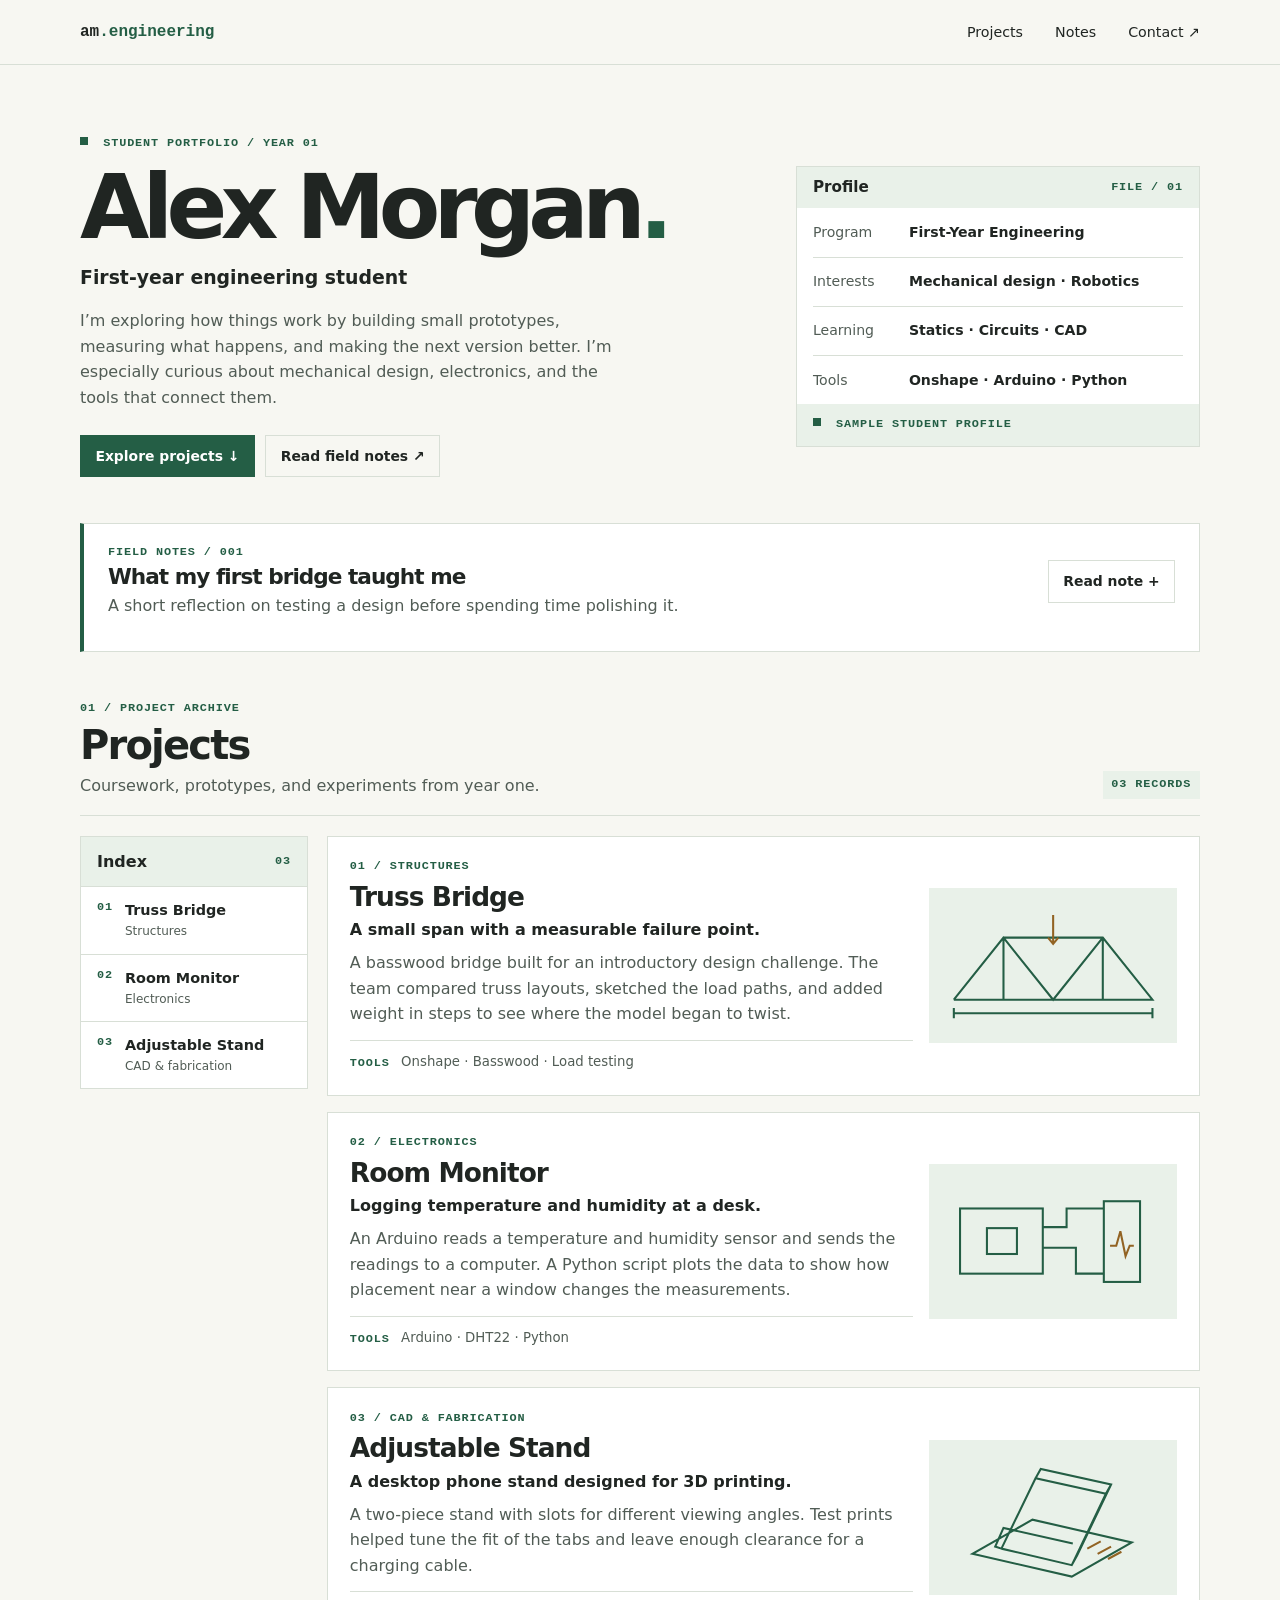
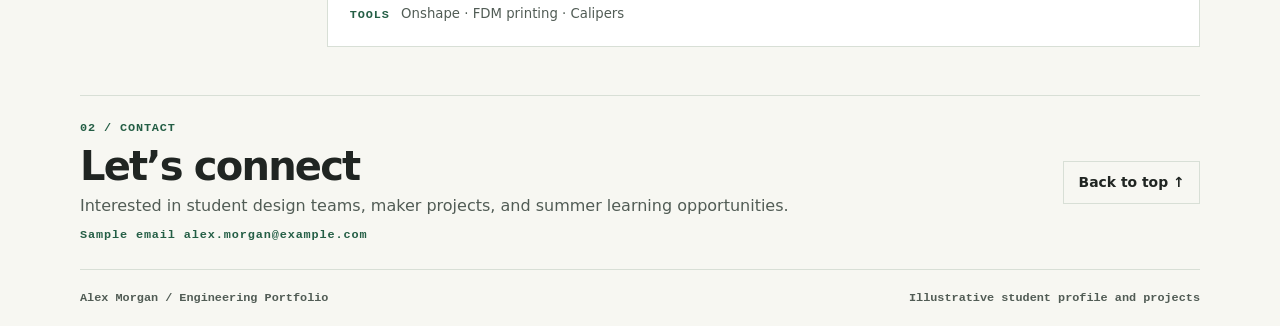
==== index.html @ 4f48b6fc "first update" ====
<!doctype html>
<html lang="en">
<head>
<meta charset="utf-8">
<meta name="viewport" content="width=device-width, initial-scale=1">
<meta name="description" content="A sample first-year engineering portfolio featuring coursework, prototypes, and design notes.">
<title>Alex Morgan | Engineering Portfolio</title>
<link rel="stylesheet" href="style.css">
</head>
<body id="top">
<a class="skip" href="#projects">Skip to projects</a>
<header class="mast"><div class="wrap bar"><a class="mark" href="#top">am<span>.engineering</span></a><nav aria-label="Main navigation"><a href="#projects">Projects</a><a href="#notes">Notes</a><a href="#contact">Contact ↗</a></nav></div></header>
<main class="wrap">
<section class="hero" aria-labelledby="name">
<div class="intro">
<p class="eyebrow"><span class="dot"></span> STUDENT PORTFOLIO / YEAR 01</p>
<h1 id="name">Alex Morgan<span>.</span></h1>
<p class="role">First-year engineering student</p>
<p class="lead">I’m exploring how things work by building small prototypes, measuring what happens, and making the next version better. I’m especially curious about mechanical design, electronics, and the tools that connect them.</p>
<div class="actions"><a class="button primary" href="#projects">Explore projects ↓</a><a class="button" href="#notes">Read field notes ↗</a></div>
</div>
<aside class="profile" aria-labelledby="profile-title">
<div class="panel-head"><h2 id="profile-title">Profile</h2><span>FILE / 01</span></div>
<dl><div><dt>Program</dt><dd>First-Year Engineering</dd></div><div><dt>Interests</dt><dd>Mechanical design · Robotics</dd></div><div><dt>Learning</dt><dd>Statics · Circuits · CAD</dd></div><div><dt>Tools</dt><dd>Onshape · Arduino · Python</dd></div></dl>
<div class="panel-foot"><span class="dot"></span> SAMPLE STUDENT PROFILE</div>
</aside>
</section>
<section class="note" id="notes" aria-labelledby="notes-title">
<div><p class="eyebrow">FIELD NOTES / 001</p><h2 id="notes-title">What my first bridge taught me</h2><p>A short reflection on testing a design before spending time polishing it.</p></div>
<details><summary>Read note</summary><p>The first bridge twisted under load before the joints gave way. Adding a diagonal brace made the next model feel steadier, but changing the brace and the joints together made it hard to tell which change mattered most. Next time, I’d keep the joints the same and test the brace on its own.</p></details>
</section>
<section id="projects" aria-labelledby="projects-title">
<div class="section-title"><div><p class="eyebrow">01 / PROJECT ARCHIVE</p><h2 id="projects-title">Projects</h2><p>Coursework, prototypes, and experiments from year one.</p></div><span class="count">03 RECORDS</span></div>
<div class="project-layout">
<nav class="index" aria-label="Project index"><div class="panel-head"><strong>Index</strong><span>03</span></div>
<a href="#bridge"><span>01</span><div>Truss Bridge<small>Structures</small></div></a>
<a href="#monitor"><span>02</span><div>Room Monitor<small>Electronics</small></div></a>
<a href="#stand"><span>03</span><div>Adjustable Stand<small>CAD &amp; fabrication</small></div></a>
</nav>
<div class="records">
<article id="bridge" class="record">
<div class="record-body"><p class="eyebrow">01 / STRUCTURES</p><h3>Truss Bridge</h3><p class="subtitle">A small span with a measurable failure point.</p><p>A basswood bridge built for an introductory design challenge. The team compared truss layouts, sketched the load paths, and added weight in steps to see where the model began to twist.</p><p class="stack"><span>TOOLS</span> Onshape · Basswood · Load testing</p></div>
<svg class="diagram" viewBox="0 0 240 150" role="img" aria-label="Line drawing of a triangular bridge truss"><path d="M24 108h192L168 48H72L24 108l48-60 48 60 48-60M72 48v60m96-60v60M24 121h192m-192-5v10m192-10v10"/><path class="accent" d="M120 26v28m-5-6 5 6 5-6"/></svg>
</article>
<article id="monitor" class="record">
<div class="record-body"><p class="eyebrow">02 / ELECTRONICS</p><h3>Room Monitor</h3><p class="subtitle">Logging temperature and humidity at a desk.</p><p>An Arduino reads a temperature and humidity sensor and sends the readings to a computer. A Python script plots the data to show how placement near a window changes the measurements.</p><p class="stack"><span>TOOLS</span> Arduino · DHT22 · Python</p></div>
<svg class="diagram" viewBox="0 0 240 150" role="img" aria-label="Circuit board connected to a sensor with a plotted signal"><rect x="30" y="43" width="80" height="63"/><rect x="56" y="62" width="29" height="25"/><path d="M110 61h23V43h36m-59 38h32v25h27"/><rect x="169" y="36" width="35" height="78"/><path class="accent" d="M175 79h6l4-14 5 24 4-10h4"/></svg>
</article>
<article id="stand" class="record">
<div class="record-body"><p class="eyebrow">03 / CAD &amp; FABRICATION</p><h3>Adjustable Stand</h3><p class="subtitle">A desktop phone stand designed for 3D printing.</p><p>A two-piece stand with slots for different viewing angles. Test prints helped tune the fit of the tabs and leave enough clearance for a charging cable.</p><p class="stack"><span>TOOLS</span> Onshape · FDM printing · Calipers</p></div>
<svg class="diagram" viewBox="0 0 240 150" role="img" aria-label="Isometric line drawing of an angled phone stand"><path d="m42 110 96 22 58-33-96-22zM70 105l33-68 68 15-33 69m-35-84 5-9 68 15-5 9m5-9-33 69m-73-7 68 16 5-9m-73-7-6-2 8-18 67 15"/><path class="accent" d="m153 105 13-7m-3 12 13-7m-3 12 13-7"/></svg>
</article>
</div>
</div>
</section>
<section class="contact" id="contact" aria-labelledby="contact-title"><div><p class="eyebrow">02 / CONTACT</p><h2 id="contact-title">Let’s connect</h2><p>Interested in student design teams, maker projects, and summer learning opportunities.</p><p class="contact-email">Sample email <code>alex.morgan@example.com</code></p></div><a class="button" href="#top">Back to top ↑</a></section>
</main>
<footer class="wrap footer"><span>Alex Morgan / Engineering Portfolio</span><span>Illustrative student profile and projects</span></footer>
</body>
</html>
---- style.css ----
:root{color-scheme:light;--paper:#f7f7f2;--card:#fff;--ink:#202522;--muted:#515c55;--line:#d8dfd6;--accent:#245e45;--mint:#e9f1e9;--mono:ui-monospace,Consolas,monospace}
*{box-sizing:border-box}
html{scroll-behavior:smooth;scroll-padding-top:90px}
body{margin:0;background:var(--paper);color:var(--ink);font:16px/1.6 system-ui,sans-serif}
a{color:inherit;text-decoration:none}
a:hover,summary:hover{color:var(--accent);text-decoration:underline;text-underline-offset:.25em}
:focus-visible{outline:2px solid var(--accent);outline-offset:4px}
.wrap{width:min(1120px,calc(100% - 64px));margin:auto}
.skip{position:fixed;left:1rem;top:-5rem;z-index:3;background:white;padding:.5rem}
.skip:focus{top:1rem}
.mast{position:sticky;top:0;z-index:2;background:var(--paper);border-bottom:1px solid var(--line)}
.bar,.section-title,.panel-head,.contact,.footer{display:flex;align-items:center;justify-content:space-between;gap:1rem}
.bar{min-height:64px}
.bar nav{display:flex;gap:clamp(.8rem,3vw,2rem);font-size:.89rem}
.mark{font:700 1rem var(--mono);white-space:nowrap}
.mark span,h1 span{color:var(--accent)}
.hero{display:grid;grid-template-columns:1.55fr 1fr;align-items:center;gap:clamp(2rem,7vw,6rem);padding:70px 0 46px}
.eyebrow,.count,.panel-head span,.panel-foot,.stack span,.index a>span,.footer,.contact-email{font:600 .74rem/1.5 var(--mono);letter-spacing:.075em;color:var(--accent)}
.dot{display:inline-block;width:8px;height:8px;background:var(--accent);margin-right:.45rem;vertical-align:1px}
h1,h2,h3,p{margin:0}
h1{font-size:clamp(3rem,7vw,5.65rem);line-height:1.04;letter-spacing:-.075em;margin:.5rem 0}
h2{font-size:clamp(1.65rem,3.5vw,2.5rem);letter-spacing:-.045em;line-height:1.15}
h3{font-size:1.65rem;line-height:1.2;letter-spacing:-.035em;margin:.3rem 0}
.role{font-size:1.18rem;font-weight:650}
.lead{margin-top:1rem;max-width:53ch;color:var(--muted)}
.actions{display:flex;flex-wrap:wrap;gap:.65rem;margin-top:1.5rem}
.button,summary{display:inline-block;padding:.58rem .9rem;border:1px solid var(--line);font-size:.87rem;font-weight:650;white-space:nowrap}
.primary{background:var(--accent);border-color:var(--accent);color:white}
.primary:hover{color:white}
.profile,.note,.index,.record{border:1px solid var(--line);background:var(--card);overflow:hidden}
.panel-head,.panel-foot{padding:.75rem 1rem;background:var(--mint)}
.panel-head h2{font-size:.95rem;letter-spacing:0}
.profile dl{margin:0;padding:0 1rem}
.profile dl div{display:grid;grid-template-columns:5.5rem 1fr;gap:.5rem;padding:.8rem 0;font-size:.88rem}
.profile dl div+div{border-top:1px solid var(--line)}
dt{color:var(--muted)}dd{margin:0;font-weight:600}
.note{padding:1.25rem 1.5rem;display:grid;grid-template-columns:1fr auto;gap:.75rem 1rem;align-items:center;border-left:4px solid var(--accent)}
.note h2{font-size:1.35rem;margin:.2rem 0}
.note p,.section-title p,.record-body>p,.contact p{color:var(--muted)}
.note .eyebrow,.section-title .eyebrow,.record-body .eyebrow,.contact .eyebrow{color:var(--accent)}
.note details{display:contents}
.note summary{justify-self:end;cursor:pointer;list-style:none}
.note summary::-webkit-details-marker{display:none}
.note summary::after{content:" +"}
.note details[open] summary::after{content:" −"}
.note details p{grid-column:1/-1;max-width:75ch;padding-top:.75rem;border-top:1px solid var(--line)}
.section-title{border-bottom:1px solid var(--line);padding-bottom:1rem;margin:3rem 0 1.25rem;align-items:end}
.section-title h2,.contact h2{margin:.3rem 0}
.count{background:var(--mint);padding:.3rem .55rem;white-space:nowrap}
.project-layout{display:grid;grid-template-columns:228px minmax(0,1fr);gap:1.2rem;align-items:start}
.index{position:sticky;top:85px}
.index a{display:flex;gap:.75rem;padding:.75rem 1rem;border-top:1px solid var(--line);font-size:.9rem;font-weight:650}
.index a:hover{background:var(--mint)}
.index small{display:block;color:var(--muted);font-weight:400}
.records{display:grid;gap:1rem}
.record{display:grid;grid-template-columns:minmax(0,1fr) 30%;align-items:center;padding:1.35rem;gap:1rem}
.record:target{border-color:var(--accent)}
.record-body .subtitle{color:var(--ink);font-weight:650;margin-bottom:.45rem}
.stack{font-size:.83rem;border-top:1px solid var(--line);padding-top:.65rem;margin-top:.8rem}
.stack span{margin-right:.45rem}
.diagram{width:100%;background-color:var(--mint);fill:none;stroke:var(--accent);stroke-width:2}
.diagram .accent{stroke:#926323}
.contact{margin-top:3rem;padding:1.5rem 0;border-block:1px solid var(--line)}
.contact .contact-email{margin-top:.5rem;color:var(--accent)}
.footer{padding:1.25rem 0;color:var(--muted);letter-spacing:0}
@media(max-width:780px){.hero{grid-template-columns:1fr;gap:1.5rem;padding:45px 0 30px}.project-layout{grid-template-columns:1fr}.index{position:static}.wrap{width:calc(100% - 36px)}}
@media(max-width:500px){.bar{flex-wrap:wrap;gap:.5rem;padding:.7rem 0}.note,.record{grid-template-columns:1fr}.note summary{justify-self:start}.diagram{max-width:260px}.contact,.footer{align-items:flex-start;flex-direction:column}.section-title{align-items:start}}
@media(prefers-reduced-motion:reduce){html{scroll-behavior:auto}}
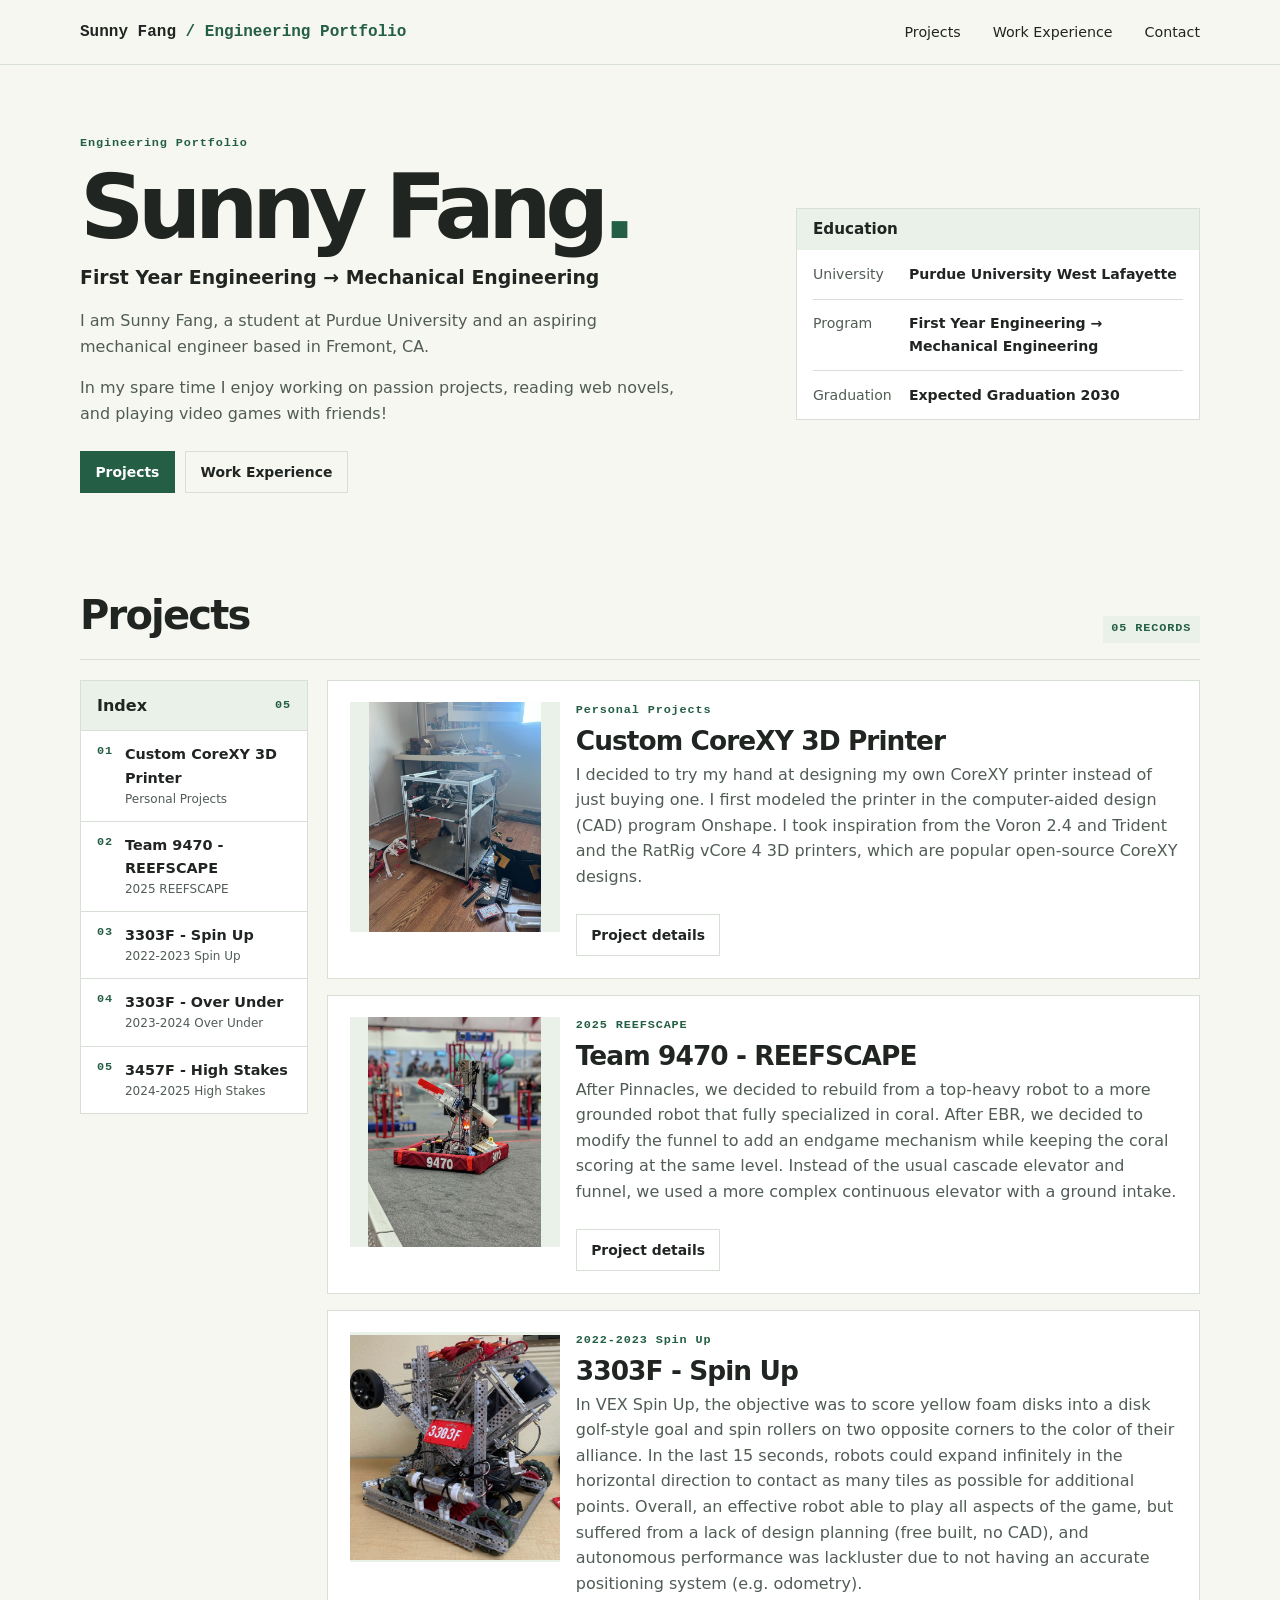
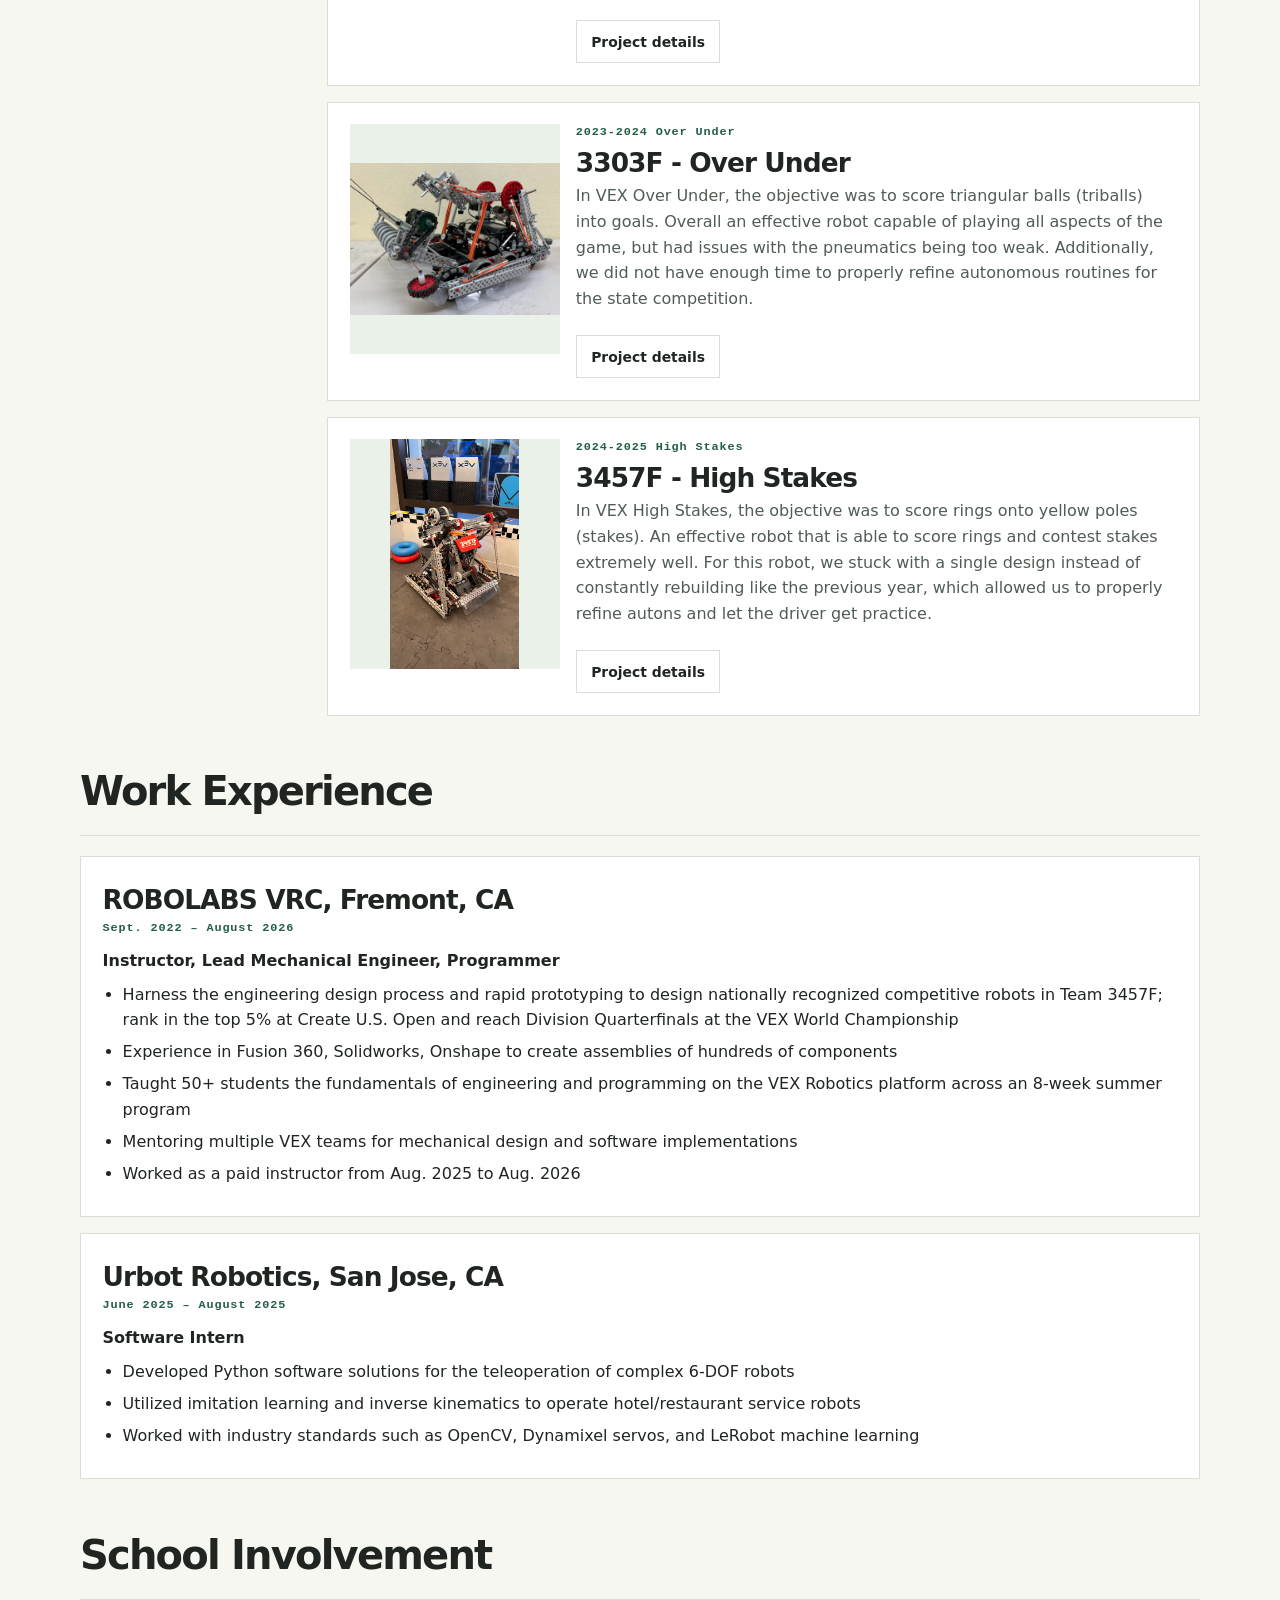
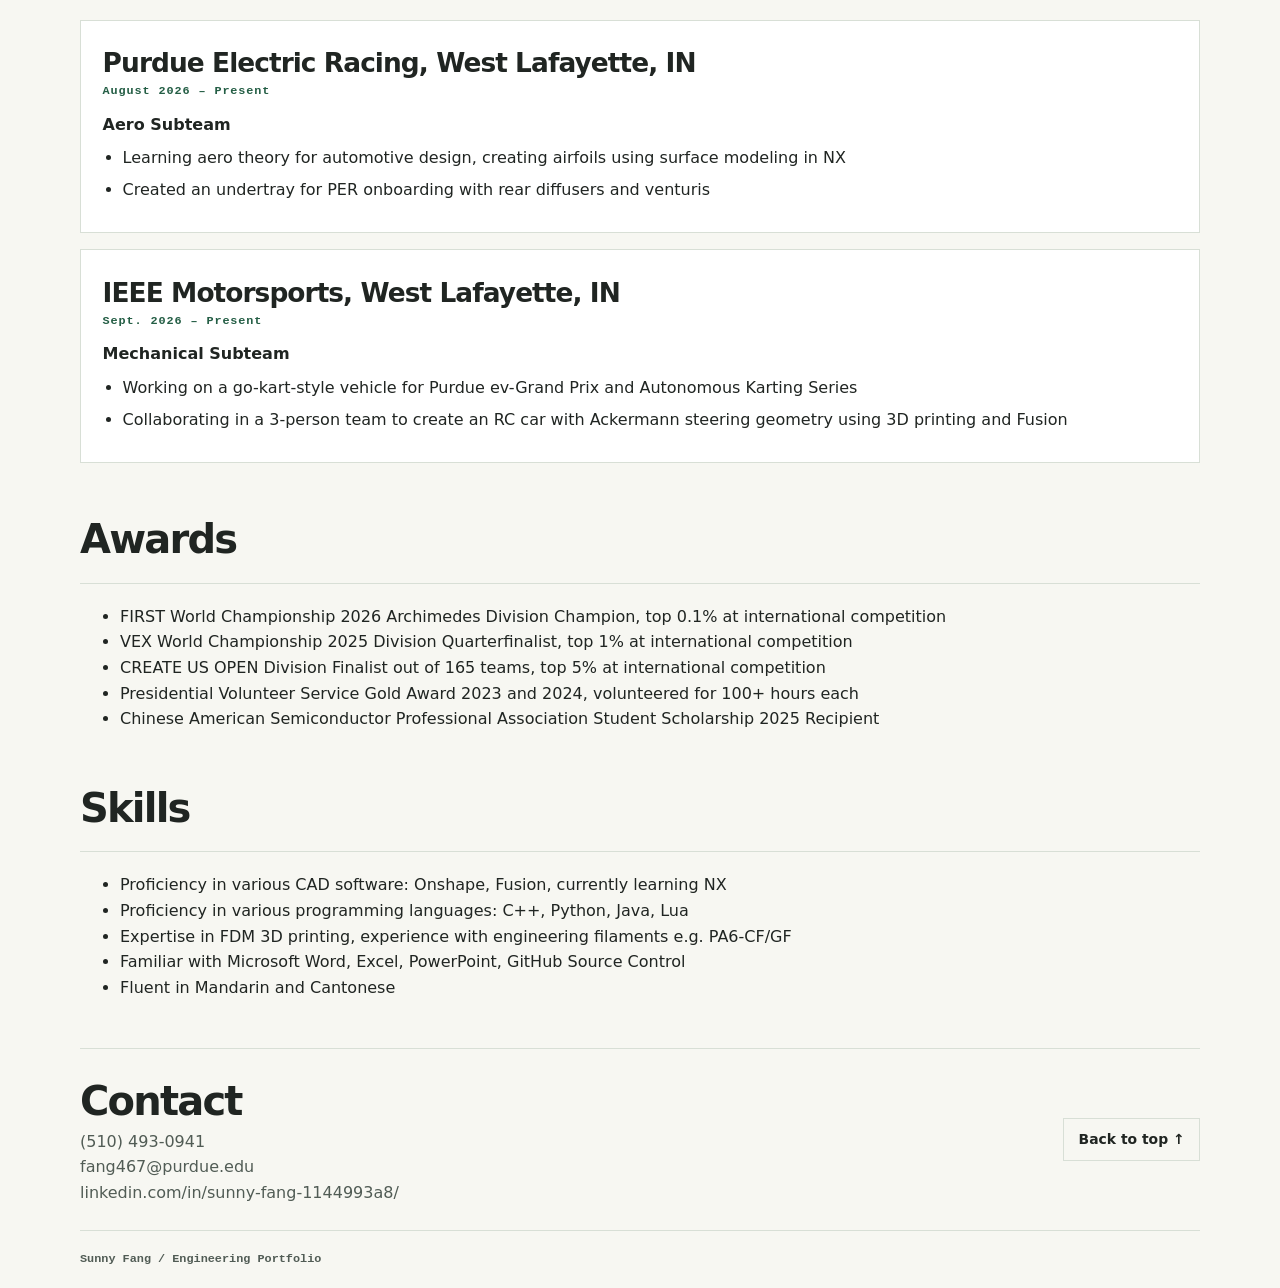
==== commit 26815a55: "nh" ====
--- a/index.html
+++ b/index.html
@@ -3,58 +3,73 @@
 <head>
 <meta charset="utf-8">
 <meta name="viewport" content="width=device-width, initial-scale=1">
-<meta name="description" content="A sample first-year engineering portfolio featuring coursework, prototypes, and design notes.">
-<title>Alex Morgan | Engineering Portfolio</title>
+<meta name="description" content="Sunny Fang — Engineering Portfolio">
+<title>Sunny Fang | Engineering Portfolio</title>
 <link rel="stylesheet" href="style.css">
 </head>
 <body id="top">
 <a class="skip" href="#projects">Skip to projects</a>
-<header class="mast"><div class="wrap bar"><a class="mark" href="#top">am<span>.engineering</span></a><nav aria-label="Main navigation"><a href="#projects">Projects</a><a href="#notes">Notes</a><a href="#contact">Contact ↗</a></nav></div></header>
+<header class="mast"><div class="wrap bar"><a class="mark" href="#top">Sunny Fang<span> / Engineering Portfolio</span></a><nav aria-label="Main navigation"><a href="#projects">Projects</a><a href="#experience">Work Experience</a><a href="#contact">Contact</a></nav></div></header>
 <main class="wrap">
-<section class="hero" aria-labelledby="name">
-<div class="intro">
-<p class="eyebrow"><span class="dot"></span> STUDENT PORTFOLIO / YEAR 01</p>
-<h1 id="name">Alex Morgan<span>.</span></h1>
-<p class="role">First-year engineering student</p>
-<p class="lead">I’m exploring how things work by building small prototypes, measuring what happens, and making the next version better. I’m especially curious about mechanical design, electronics, and the tools that connect them.</p>
-<div class="actions"><a class="button primary" href="#projects">Explore projects ↓</a><a class="button" href="#notes">Read field notes ↗</a></div>
+<section class="hero" aria-labelledby="name"><div class="intro">
+<p class="eyebrow">Engineering Portfolio</p><h1 id="name">Sunny Fang<span>.</span></h1>
+<p class="role">First Year Engineering → Mechanical Engineering</p>
+<p class="lead">I am Sunny Fang, a student at Purdue University and an aspiring mechanical engineer based in Fremont, CA.</p>
+<p>In my spare time I enjoy working on passion projects, reading web novels, and playing video games with friends!</p>
+<div class="actions"><a class="button primary" href="#projects">Projects</a><a class="button" href="#experience">Work Experience</a></div></div>
+<aside class="profile" aria-labelledby="profile-title"><div class="panel-head"><h2 id="profile-title">Education</h2></div><dl><div><dt>University</dt><dd>Purdue University West Lafayette</dd></div><div><dt>Program</dt><dd>First Year Engineering → Mechanical Engineering</dd></div><div><dt>Graduation</dt><dd>Expected Graduation 2030</dd></div></dl>
+</aside></section>
+<section id="projects" aria-labelledby="projects-title"><div class="section-title"><div><h2 id="projects-title">Projects</h2></div><span class="count">05 RECORDS</span></div>
+<div class="project-layout"><nav class="index" aria-label="Project index"><div class="panel-head"><strong>Index</strong><span>05</span></div>
+<a href="#corexy"><span>01</span><div>Custom CoreXY 3D Printer<small>Personal Projects</small></div></a>
+<a href="#reefscape"><span>02</span><div>Team 9470 - REEFSCAPE<small>2025 REEFSCAPE</small></div></a>
+<a href="#spin-up"><span>03</span><div>3303F - Spin Up<small>2022-2023 Spin Up</small></div></a>
+<a href="#over-under"><span>04</span><div>3303F - Over Under<small>2023-2024 Over Under</small></div></a>
+<a href="#high-stakes"><span>05</span><div>3457F - High Stakes<small>2024-2025 High Stakes</small></div></a></nav><div class="records"><article id="corexy" class="record">
+<a class="project-thumbnail" href="projects/corexy.html"><img src="assets/images/corexy-printer.jpg" alt="Custom CoreXY 3D printer" width="1200" height="1600" loading="lazy" decoding="async"></a>
+<div class="record-body">
+<p class="eyebrow">Personal Projects</p><h3><a href="projects/corexy.html">Custom CoreXY 3D Printer</a></h3>
+<p>I decided to try my hand at designing my own CoreXY printer instead of just buying one. I first modeled the printer in the computer-aided design (CAD) program Onshape. I took inspiration from the Voron 2.4 and Trident and the RatRig vCore 4 3D printers, which are popular open-source CoreXY designs.</p>
+<div class="actions"><a class="button" href="projects/corexy.html">Project details</a></div>
 </div>
-<aside class="profile" aria-labelledby="profile-title">
-<div class="panel-head"><h2 id="profile-title">Profile</h2><span>FILE / 01</span></div>
-<dl><div><dt>Program</dt><dd>First-Year Engineering</dd></div><div><dt>Interests</dt><dd>Mechanical design · Robotics</dd></div><div><dt>Learning</dt><dd>Statics · Circuits · CAD</dd></div><div><dt>Tools</dt><dd>Onshape · Arduino · Python</dd></div></dl>
-<div class="panel-foot"><span class="dot"></span> SAMPLE STUDENT PROFILE</div>
-</aside>
-</section>
-<section class="note" id="notes" aria-labelledby="notes-title">
-<div><p class="eyebrow">FIELD NOTES / 001</p><h2 id="notes-title">What my first bridge taught me</h2><p>A short reflection on testing a design before spending time polishing it.</p></div>
-<details><summary>Read note</summary><p>The first bridge twisted under load before the joints gave way. Adding a diagonal brace made the next model feel steadier, but changing the brace and the joints together made it hard to tell which change mattered most. Next time, I’d keep the joints the same and test the brace on its own.</p></details>
-</section>
-<section id="projects" aria-labelledby="projects-title">
-<div class="section-title"><div><p class="eyebrow">01 / PROJECT ARCHIVE</p><h2 id="projects-title">Projects</h2><p>Coursework, prototypes, and experiments from year one.</p></div><span class="count">03 RECORDS</span></div>
-<div class="project-layout">
-<nav class="index" aria-label="Project index"><div class="panel-head"><strong>Index</strong><span>03</span></div>
-<a href="#bridge"><span>01</span><div>Truss Bridge<small>Structures</small></div></a>
-<a href="#monitor"><span>02</span><div>Room Monitor<small>Electronics</small></div></a>
-<a href="#stand"><span>03</span><div>Adjustable Stand<small>CAD &amp; fabrication</small></div></a>
-</nav>
-<div class="records">
-<article id="bridge" class="record">
-<div class="record-body"><p class="eyebrow">01 / STRUCTURES</p><h3>Truss Bridge</h3><p class="subtitle">A small span with a measurable failure point.</p><p>A basswood bridge built for an introductory design challenge. The team compared truss layouts, sketched the load paths, and added weight in steps to see where the model began to twist.</p><p class="stack"><span>TOOLS</span> Onshape · Basswood · Load testing</p></div>
-<svg class="diagram" viewBox="0 0 240 150" role="img" aria-label="Line drawing of a triangular bridge truss"><path d="M24 108h192L168 48H72L24 108l48-60 48 60 48-60M72 48v60m96-60v60M24 121h192m-192-5v10m192-10v10"/><path class="accent" d="M120 26v28m-5-6 5 6 5-6"/></svg>
 </article>
-<article id="monitor" class="record">
-<div class="record-body"><p class="eyebrow">02 / ELECTRONICS</p><h3>Room Monitor</h3><p class="subtitle">Logging temperature and humidity at a desk.</p><p>An Arduino reads a temperature and humidity sensor and sends the readings to a computer. A Python script plots the data to show how placement near a window changes the measurements.</p><p class="stack"><span>TOOLS</span> Arduino · DHT22 · Python</p></div>
-<svg class="diagram" viewBox="0 0 240 150" role="img" aria-label="Circuit board connected to a sensor with a plotted signal"><rect x="30" y="43" width="80" height="63"/><rect x="56" y="62" width="29" height="25"/><path d="M110 61h23V43h36m-59 38h32v25h27"/><rect x="169" y="36" width="35" height="78"/><path class="accent" d="M175 79h6l4-14 5 24 4-10h4"/></svg>
+<article id="reefscape" class="record">
+<a class="project-thumbnail" href="projects/reefscape.html"><img src="assets/images/reefscape-east-bay.jpg" alt="Team 9470 East Bay Regional REEFSCAPE robot" width="1204" height="1599" loading="lazy" decoding="async"></a>
+<div class="record-body">
+<p class="eyebrow">2025 REEFSCAPE</p><h3><a href="projects/reefscape.html">Team 9470 - REEFSCAPE</a></h3>
+<p>After Pinnacles, we decided to rebuild from a top-heavy robot to a more grounded robot that fully specialized in coral. After EBR, we decided to modify the funnel to add an endgame mechanism while keeping the coral scoring at the same level. Instead of the usual cascade elevator and funnel, we used a more complex continuous elevator with a ground intake.</p>
+<div class="actions"><a class="button" href="projects/reefscape.html">Project details</a></div>
+</div>
 </article>
-<article id="stand" class="record">
-<div class="record-body"><p class="eyebrow">03 / CAD &amp; FABRICATION</p><h3>Adjustable Stand</h3><p class="subtitle">A desktop phone stand designed for 3D printing.</p><p>A two-piece stand with slots for different viewing angles. Test prints helped tune the fit of the tabs and leave enough clearance for a charging cable.</p><p class="stack"><span>TOOLS</span> Onshape · FDM printing · Calipers</p></div>
-<svg class="diagram" viewBox="0 0 240 150" role="img" aria-label="Isometric line drawing of an angled phone stand"><path d="m42 110 96 22 58-33-96-22zM70 105l33-68 68 15-33 69m-35-84 5-9 68 15-5 9m5-9-33 69m-73-7 68 16 5-9m-73-7-6-2 8-18 67 15"/><path class="accent" d="m153 105 13-7m-3 12 13-7m-3 12 13-7"/></svg>
+<article id="spin-up" class="record">
+<a class="project-thumbnail" href="projects/spin-up.html"><img src="assets/images/spin-up-robot.png" alt="Team 3303F Spin Up robot" width="1092" height="1174" loading="lazy" decoding="async"></a>
+<div class="record-body">
+<p class="eyebrow">2022-2023 Spin Up</p><h3><a href="projects/spin-up.html">3303F - Spin Up</a></h3>
+<p>In VEX Spin Up, the objective was to score yellow foam disks into a disk golf-style goal and spin rollers on two opposite corners to the color of their alliance. In the last 15 seconds, robots could expand infinitely in the horizontal direction to contact as many tiles as possible for additional points. Overall, an effective robot able to play all aspects of the game, but suffered from a lack of design planning (free built, no CAD), and autonomous performance was lackluster due to not having an accurate positioning system (e.g. odometry).</p>
+<div class="actions"><a class="button" href="projects/spin-up.html">Project details</a></div>
+</div>
 </article>
+<article id="over-under" class="record">
+<a class="project-thumbnail" href="projects/over-under.html"><img src="assets/images/over-under-in-season.png" alt="Team 3303F in-season Over Under robot" width="506" height="366" loading="lazy" decoding="async"></a>
+<div class="record-body">
+<p class="eyebrow">2023-2024 Over Under</p><h3><a href="projects/over-under.html">3303F - Over Under</a></h3>
+<p>In VEX Over Under, the objective was to score triangular balls (triballs) into goals. Overall an effective robot capable of playing all aspects of the game, but had issues with the pneumatics being too weak. Additionally, we did not have enough time to properly refine autonomous routines for the state competition.</p>
+<div class="actions"><a class="button" href="projects/over-under.html">Project details</a></div>
 </div>
+</article>
+<article id="high-stakes" class="record">
+<a class="project-thumbnail" href="projects/high-stakes.html"><img src="assets/images/high-stakes-robot.jpg" alt="Team 3457F High Stakes robot" width="900" height="1600" loading="lazy" decoding="async"></a>
+<div class="record-body">
+<p class="eyebrow">2024-2025 High Stakes</p><h3><a href="projects/high-stakes.html">3457F - High Stakes</a></h3>
+<p>In VEX High Stakes, the objective was to score rings onto yellow poles (stakes). An effective robot that is able to score rings and contest stakes extremely well. For this robot, we stuck with a single design instead of constantly rebuilding like the previous year, which allowed us to properly refine autons and let the driver get practice.</p>
+<div class="actions"><a class="button" href="projects/high-stakes.html">Project details</a></div>
 </div>
-</section>
-<section class="contact" id="contact" aria-labelledby="contact-title"><div><p class="eyebrow">02 / CONTACT</p><h2 id="contact-title">Let’s connect</h2><p>Interested in student design teams, maker projects, and summer learning opportunities.</p><p class="contact-email">Sample email <code>alex.morgan@example.com</code></p></div><a class="button" href="#top">Back to top ↑</a></section>
-</main>
-<footer class="wrap footer"><span>Alex Morgan / Engineering Portfolio</span><span>Illustrative student profile and projects</span></footer>
+</article></div></div></section>
+<section id="experience" aria-labelledby="experience-title"><div class="section-title"><h2 id="experience-title">Work Experience</h2></div><div class="records"><article class="record"><div class="record-body"><h3>ROBOLABS VRC, Fremont, CA</h3><p class="eyebrow">Sept. 2022 – August 2026</p><p class="subtitle">Instructor, Lead Mechanical Engineer, Programmer</p><ul><li>Harness the engineering design process and rapid prototyping to design nationally recognized competitive robots in Team 3457F; rank in the top 5% at Create U.S. Open and reach Division Quarterfinals at the VEX World Championship</li><li>Experience in Fusion 360, Solidworks, Onshape to create assemblies of hundreds of components</li><li>Taught 50+ students the fundamentals of engineering and programming on the VEX Robotics platform across an 8-week summer program</li><li>Mentoring multiple VEX teams for mechanical design and software implementations</li><li>Worked as a paid instructor from Aug. 2025 to Aug. 2026</li></ul></div></article><article class="record"><div class="record-body"><h3>Urbot Robotics, San Jose, CA</h3><p class="eyebrow">June 2025 – August 2025</p><p class="subtitle">Software Intern</p><ul><li>Developed Python software solutions for the teleoperation of complex 6-DOF robots</li><li>Utilized imitation learning and inverse kinematics to operate hotel/restaurant service robots</li><li>Worked with industry standards such as OpenCV, Dynamixel servos, and LeRobot machine learning</li></ul></div></article></div></section>
+<section aria-labelledby="school-title"><div class="section-title"><h2 id="school-title">School Involvement</h2></div><div class="records"><article class="record"><div class="record-body"><h3>Purdue Electric Racing, West Lafayette, IN</h3><p class="eyebrow">August 2026 – Present</p><p class="subtitle">Aero Subteam</p><ul><li>Learning aero theory for automotive design, creating airfoils using surface modeling in NX</li><li>Created an undertray for PER onboarding with rear diffusers and venturis</li></ul></div></article><article class="record"><div class="record-body"><h3>IEEE Motorsports, West Lafayette, IN</h3><p class="eyebrow">Sept. 2026 – Present</p><p class="subtitle">Mechanical Subteam</p><ul><li>Working on a go-kart-style vehicle for Purdue ev-Grand Prix and Autonomous Karting Series</li><li>Collaborating in a 3-person team to create an RC car with Ackermann steering geometry using 3D printing and Fusion</li></ul></div></article></div></section>
+<section aria-labelledby="awards-title"><div class="section-title"><h2 id="awards-title">Awards</h2></div><ul><li>FIRST World Championship 2026 Archimedes Division Champion, top 0.1% at international competition</li><li>VEX World Championship 2025 Division Quarterfinalist, top 1% at international competition</li><li>CREATE US OPEN Division Finalist out of 165 teams, top 5% at international competition</li><li>Presidential Volunteer Service Gold Award 2023 and 2024, volunteered for 100+ hours each</li><li>Chinese American Semiconductor Professional Association Student Scholarship 2025 Recipient</li></ul></section>
+<section aria-labelledby="skills-title"><div class="section-title"><h2 id="skills-title">Skills</h2></div><ul><li>Proficiency in various CAD software: Onshape, Fusion, currently learning NX</li><li>Proficiency in various programming languages: C++, Python, Java, Lua</li><li>Expertise in FDM 3D printing, experience with engineering filaments e.g. PA6-CF/GF</li><li>Familiar with Microsoft Word, Excel, PowerPoint, GitHub Source Control</li><li>Fluent in Mandarin and Cantonese</li></ul></section>
+<section class="contact" id="contact" aria-labelledby="contact-title"><div><h2 id="contact-title">Contact</h2><p><a href="tel:+15104930941">(510) 493-0941</a></p><p><a href="mailto:fang467@purdue.edu">fang467@purdue.edu</a></p><p><a href="https://www.linkedin.com/in/sunny-fang-1144993a8/">linkedin.com/in/sunny-fang-1144993a8/</a></p></div><a class="button" href="#top">Back to top ↑</a></section>
+</main><footer class="wrap footer"><span>Sunny Fang / Engineering Portfolio</span></footer>
 </body>
 </html>
--- a/style.css
+++ b/style.css
@@ -66,3 +66,94 @@
 @media(max-width:780px){.hero{grid-template-columns:1fr;gap:1.5rem;padding:45px 0 30px}.project-layout{grid-template-columns:1fr}.index{position:static}.wrap{width:calc(100% - 36px)}}
 @media(max-width:500px){.bar{flex-wrap:wrap;gap:.5rem;padding:.7rem 0}.note,.record{grid-template-columns:1fr}.note summary{justify-self:start}.diagram{max-width:260px}.contact,.footer{align-items:flex-start;flex-direction:column}.section-title{align-items:start}}
 @media(prefers-reduced-motion:reduce){html{scroll-behavior:auto}}
+
+/* Text-only project and resume entries. */
+.record{grid-template-columns:minmax(0,1fr)}
+.record-body p+p{margin-top:.65rem}
+.record-body h4{margin:1.1rem 0 .4rem}
+.record-body ul{padding-left:1.25rem;margin:.5rem 0}
+.record-body li+li{margin-top:.4rem}
+.intro>p:not([class]){margin-top:1rem;color:var(--muted)}
+@media(max-width:780px){.bar{flex-wrap:wrap;padding:.7rem 0}.mark{white-space:normal}}
+
+/* Full project descriptions use the same typography as the main portfolio. */
+.project-page {
+  padding-top: 2rem;
+  padding-bottom: 3rem;
+}
+.project-page h1 {
+  font-size: clamp(2rem, 5vw, 3.5rem);
+  letter-spacing: -.045em;
+}
+.project-details {
+  max-width: 78ch;
+}
+.project-details h2 {
+  margin: 1.5rem 0 .75rem;
+  font-size: 1.35rem;
+}
+.project-details p + p {
+  margin-top: 1rem;
+}
+.project-details li + li {
+  margin-top: .4rem;
+}
+
+/* Original portfolio images are served from this website's assets folder. */
+.project-thumbnail {
+  display: block;
+  align-self: stretch;
+}
+.project-thumbnail img {
+  display: block;
+  width: 100%;
+  height: 230px;
+  object-fit: contain;
+  background: var(--mint);
+}
+#projects .record {
+  grid-template-columns: 210px minmax(0, 1fr);
+  align-items: start;
+}
+.project-figure {
+  margin: 1.25rem 0;
+}
+.project-figure img {
+  display: block;
+  width: 100%;
+  height: auto;
+  max-height: 650px;
+  object-fit: contain;
+}
+.project-figure figcaption {
+  margin-top: .5rem;
+  color: var(--muted);
+  font-size: .85rem;
+}
+.profile .project-figure {
+  margin: 0;
+  padding: 1rem;
+  border-top: 1px solid var(--line);
+}
+.profile .project-figure img {
+  max-height: 260px;
+}
+.project-gallery {
+  display: grid;
+  grid-template-columns: repeat(3, minmax(0, 1fr));
+  gap: 1rem;
+}
+.project-comparison {
+  display: grid;
+  grid-template-columns: 1fr 1fr;
+  align-items: center;
+  gap: 1.25rem;
+}
+@media (max-width: 1000px) {
+  #projects .record { grid-template-columns: minmax(0, 1fr); }
+  .project-thumbnail img { height: 260px; }
+}
+@media (max-width: 600px) {
+  .project-gallery { grid-template-columns: minmax(0, 1fr); }
+  .project-comparison { grid-template-columns: minmax(0, 1fr); }
+}
